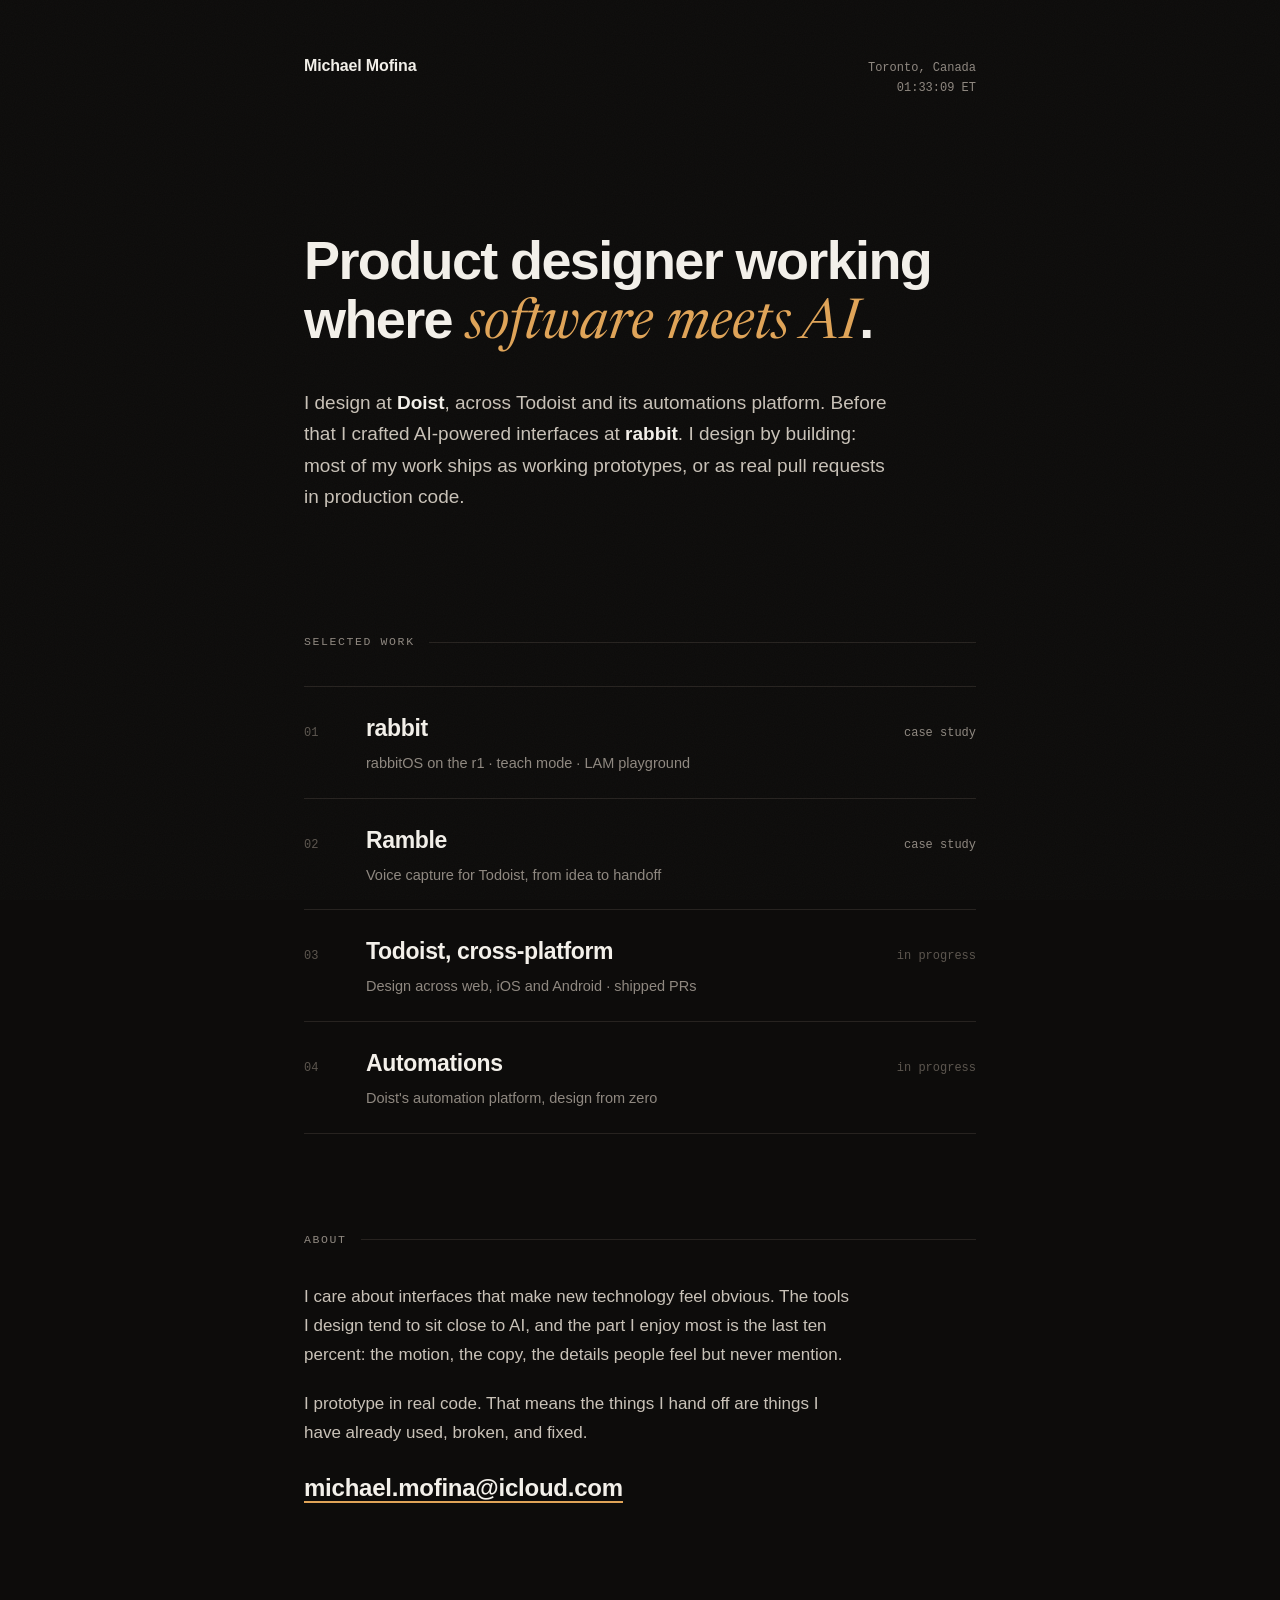
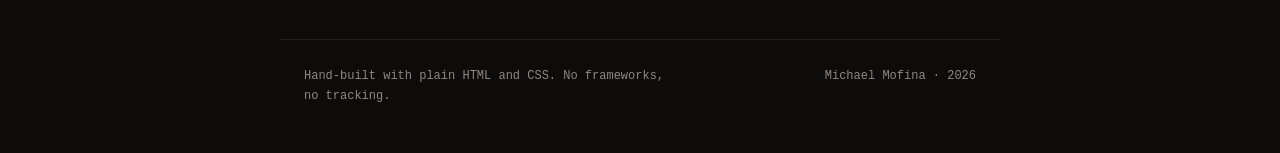
==== index.html @ 049079a2 "Initial site: warm-dark editorial homepage, rabbit case study, Ramble stub Co-Authored-By: Claude Fa" ====
<!doctype html>
<html lang="en">
<head>
<meta charset="utf-8">
<meta name="viewport" content="width=device-width, initial-scale=1">
<title>Michael Mofina · Product Designer</title>
<meta name="description" content="Michael Mofina designs AI-native software. Currently at Doist working on Todoist; previously crafting interfaces for rabbit.">
<link rel="preconnect" href="https://fonts.googleapis.com">
<link rel="preconnect" href="https://fonts.gstatic.com" crossorigin>
<link href="https://fonts.googleapis.com/css2?family=Newsreader:ital,opsz,wght@1,6..72,400;1,6..72,500&display=swap" rel="stylesheet">
<link rel="stylesheet" href="assets/css/site.css">
</head>
<body>

<div class="wrap">

  <header class="top reveal">
    <p class="name"><a href="/">Michael Mofina</a></p>
    <p class="top-meta">Toronto, Canada<br><span class="clock" id="clock"></span></p>
  </header>

  <section class="intro reveal" style="padding-top:120px">
    <h1>Product designer working where <em class="disp">software meets AI</em>.</h1>
    <p class="lede">
      I design at <b>Doist</b>, across Todoist and its automations platform.
      Before that I crafted AI-powered interfaces at <b>rabbit</b>.
      I design by building: most of my work ships as working prototypes, or as real
      pull requests in production code.
    </p>
  </section>

  <section class="reveal" aria-labelledby="work-label">
    <p class="sec-label" id="work-label">Selected work</p>
    <ol class="work">
      <li>
        <a class="work-row" href="work/rabbit.html">
          <span class="idx">01</span>
          <span class="work-title">rabbit
            <span class="work-sub">rabbitOS on the r1 · teach mode · LAM playground</span>
          </span>
          <span class="work-meta">case study</span>
        </a>
      </li>
      <li>
        <a class="work-row" href="work/ramble.html">
          <span class="idx">02</span>
          <span class="work-title">Ramble
            <span class="work-sub">Voice capture for Todoist, from idea to handoff</span>
          </span>
          <span class="work-meta">case study</span>
        </a>
      </li>
      <li>
        <div class="work-row soon">
          <span class="idx">03</span>
          <span class="work-title">Todoist, cross-platform
            <span class="work-sub">Design across web, iOS and Android · shipped PRs</span>
          </span>
          <span class="work-meta">in progress</span>
        </div>
      </li>
      <li>
        <div class="work-row soon">
          <span class="idx">04</span>
          <span class="work-title">Automations
            <span class="work-sub">Doist's automation platform, design from zero</span>
          </span>
          <span class="work-meta">in progress</span>
        </div>
      </li>
    </ol>
  </section>

  <section class="reveal" aria-labelledby="about-label">
    <p class="sec-label" id="about-label">About</p>
    <div class="prose">
      <p>
        I care about interfaces that make new technology feel obvious. The tools I
        design tend to sit close to AI, and the part I enjoy most is the last ten
        percent: the motion, the copy, the details people feel but never mention.
      </p>
      <p>
        I prototype in real code. That means the things I hand off are things I have
        already used, broken, and fixed.
      </p>
      <p class="contact"><a href="mailto:michael.mofina@icloud.com">michael.mofina@icloud.com</a></p>
    </div>
  </section>

</div>

<footer class="colophon">
  <p>Hand-built with plain HTML and CSS. No frameworks, no tracking.</p>
  <p class="sig">Michael Mofina · <span id="year"></span></p>
</footer>

<script>
  const year = document.getElementById("year");
  year.textContent = new Date().getFullYear();

  const clock = document.getElementById("clock");
  function tick(){
    clock.textContent = new Intl.DateTimeFormat("en-CA", {
      hour: "2-digit", minute: "2-digit", second: "2-digit",
      hour12: false, timeZone: "America/Toronto"
    }).format(new Date()) + " ET";
  }
  tick();
  setInterval(tick, 1000);
</script>

</body>
</html>
---- assets/css/site.css ----
/* ============================================================
   mofina-site · shared styles
   warm-dark editorial · handcrafted, no build step
   ============================================================ */

:root{
  --bg:#0d0c0b;
  --bg-raise:#141210;
  --ink:#f3f0ea;
  --body:#c9c2b8;
  --dim:#8f8880;
  --faint:#5c564f;
  --line:#272320;
  --accent:#e0a458;         /* warm ochre — ownable, not rabbit or Doist orange */
  --sans:"Helvetica Neue",-apple-system,BlinkMacSystemFont,"Segoe UI",Arial,sans-serif;
  --serif:"Newsreader",Georgia,"Times New Roman",serif;
  --mono:ui-monospace,"SF Mono",Menlo,Consolas,monospace;
}

*{box-sizing:border-box}

html{scroll-behavior:smooth}

body{
  background:var(--bg);
  color:var(--body);
  font-family:var(--sans);
  font-size:17px;
  line-height:1.7;
  -webkit-font-smoothing:antialiased;
  margin:0;
  overflow-x:clip;
  min-height:100dvh;
}

/* faint film grain so the dark ground doesn't read flat */
body::before{
  content:"";
  position:fixed;inset:0;
  pointer-events:none;
  z-index:2;
  opacity:.05;
  background-image:url("data:image/svg+xml,%3Csvg xmlns='http://www.w3.org/2000/svg' width='160' height='160'%3E%3Cfilter id='n'%3E%3CfeTurbulence type='fractalNoise' baseFrequency='0.9' numOctaves='2' stitchTiles='stitch'/%3E%3C/filter%3E%3Crect width='160' height='160' filter='url(%23n)' opacity='0.55'/%3E%3C/svg%3E");
}

.wrap{max-width:720px;margin:0 auto;padding:0 24px}

a{color:var(--ink);text-decoration:none;border-bottom:1px solid var(--faint);transition:border-color .18s ease}
a:hover{border-bottom-color:var(--accent)}
a:focus-visible,button:focus-visible{outline:2px solid var(--accent);outline-offset:3px;border-radius:1px}
::selection{background:var(--accent);color:#0d0c0b}

em.disp{
  font-family:var(--serif);
  font-style:italic;
  font-weight:400;
  letter-spacing:0;
}

/* ---------- header ---------- */
header.top{
  display:flex;justify-content:space-between;align-items:baseline;gap:16px;
  padding-top:36px;
}
.name{font-weight:600;font-size:16px;color:var(--ink);letter-spacing:-.01em}
.name a{border-bottom:none}
.top-meta{font-family:var(--mono);font-size:12px;color:var(--dim);text-align:right}
.top-meta .clock{font-variant-numeric:tabular-nums}

/* ---------- intro ---------- */
.intro{padding:120px 0 24px}
h1{
  font-size:clamp(34px,5.2vw,54px);
  line-height:1.1;letter-spacing:-.03em;font-weight:700;
  color:var(--ink);margin:0 0 30px;max-width:22ch;text-wrap:balance;
}
h1 em.disp{font-size:1.04em;color:var(--accent)}
.lede{font-size:19px;line-height:1.65;color:var(--body);margin:0;max-width:56ch}
.lede b{color:var(--ink);font-weight:600}

/* ---------- sections ---------- */
section{padding:96px 0 0}
.sec-label{
  font-family:var(--mono);font-size:11.5px;letter-spacing:.14em;text-transform:uppercase;
  color:var(--dim);margin:0 0 34px;
  display:flex;align-items:center;gap:14px;
}
.sec-label::after{content:"";height:1px;flex:1;background:var(--line)}

/* ---------- work index ---------- */
ol.work{list-style:none;margin:0;padding:0}
ol.work li{border-top:1px solid var(--line)}
ol.work li:last-child{border-bottom:1px solid var(--line)}

.work-row{
  display:grid;
  grid-template-columns:44px 1fr auto;
  align-items:baseline;gap:18px;
  padding:22px 0;
  border-bottom:none;
  transition:padding-left .22s cubic-bezier(.2,.7,.2,1);
}
a.work-row:hover{padding-left:10px}
a.work-row:hover .work-title{color:var(--accent)}
.work-row .idx{
  font-family:var(--mono);font-size:12px;color:var(--faint);
  font-variant-numeric:tabular-nums;
}
.work-title{
  font-size:clamp(19px,2.6vw,23px);font-weight:600;letter-spacing:-.015em;
  color:var(--ink);transition:color .18s ease;
}
.work-sub{display:block;font-size:14.5px;color:var(--dim);font-weight:400;letter-spacing:0;margin-top:3px}
.work-meta{
  font-family:var(--mono);font-size:12px;color:var(--dim);white-space:nowrap;
}
.work-row.soon{cursor:default}
.work-row.soon .work-meta{color:var(--faint)}

/* ---------- about / now ---------- */
.prose p{margin:0 0 20px;max-width:58ch}
.prose b{color:var(--ink);font-weight:600}

/* ---------- contact ---------- */
.contact{margin:52px 0 0}
.contact a{
  font-size:clamp(19px,2.6vw,24px);font-weight:600;letter-spacing:-.01em;color:var(--ink);
  border-bottom:2px solid var(--accent);
}

/* ---------- footer ---------- */
footer.colophon{
  margin:130px auto 0;padding:26px 24px 48px;border-top:1px solid var(--line);
  max-width:720px;
  display:flex;justify-content:space-between;gap:24px;flex-wrap:wrap;
}
footer.colophon p{font-family:var(--mono);font-size:12px;line-height:1.7;color:var(--dim);margin:0;max-width:52ch}
footer.colophon .sig{text-align:right;white-space:nowrap}

/* ---------- entrance ---------- */
.reveal{opacity:0;transform:translateY(14px);animation:rise .7s cubic-bezier(.2,.7,.2,1) forwards}
.reveal:nth-child(1){animation-delay:.05s}
.reveal:nth-child(2){animation-delay:.15s}
.reveal:nth-child(3){animation-delay:.25s}
.reveal:nth-child(4){animation-delay:.35s}
@keyframes rise{to{opacity:1;transform:none}}

@media (prefers-reduced-motion:reduce){
  html{scroll-behavior:auto}
  .reveal{animation:none;opacity:1;transform:none}
  .work-row,a{transition:none}
}

@media (max-width:560px){
  .intro{padding-top:88px}
  .work-row{grid-template-columns:34px 1fr;gap:14px}
  .work-meta{grid-column:2;margin-top:6px}
}
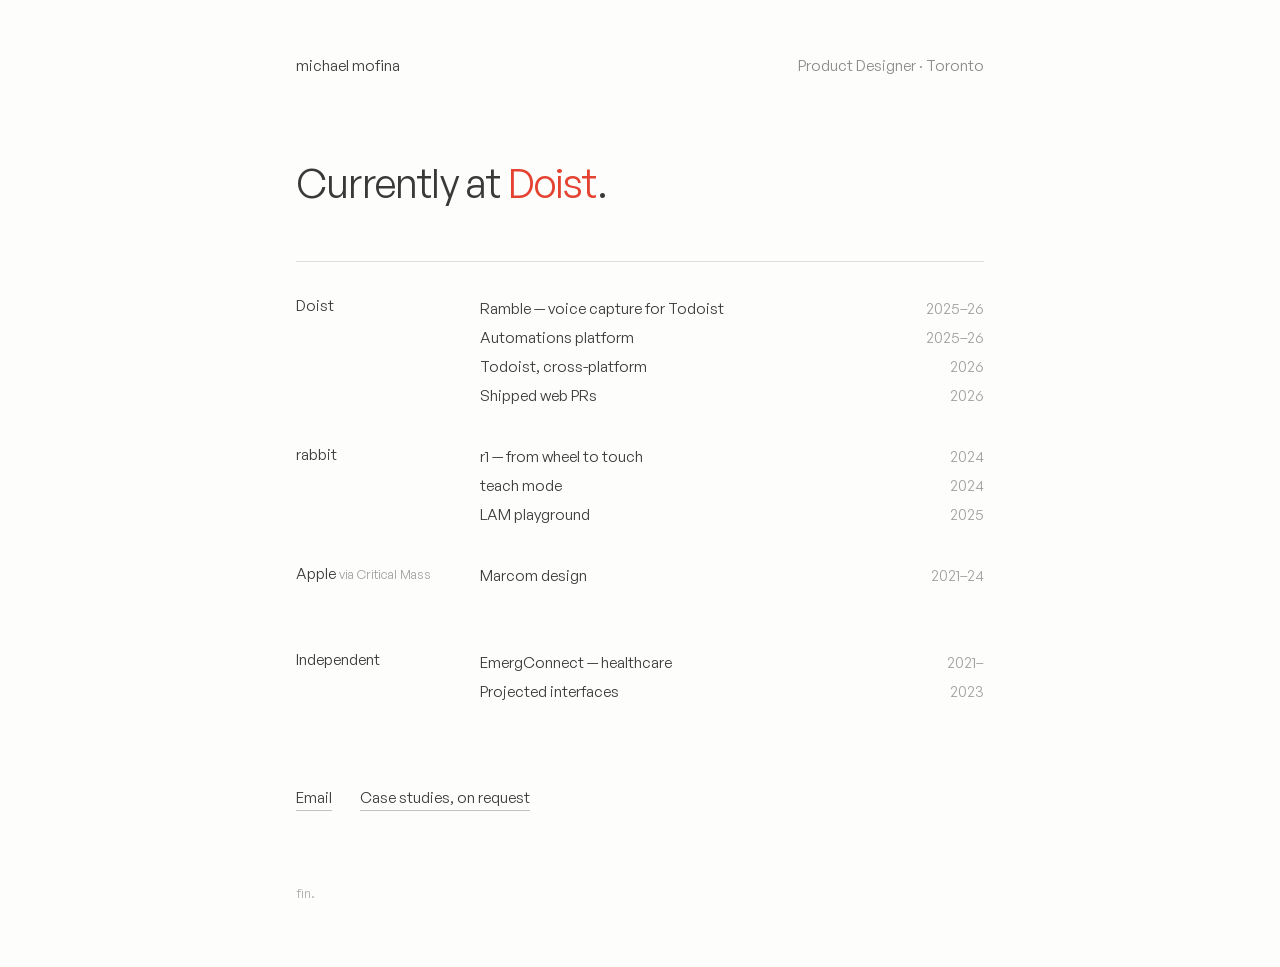
==== commit 049f8bc0: "v2: one-page light rebuild from portfolio research One file, one typeface (General Sans 400, self-ho" ====
--- a/index.html
+++ b/index.html
@@ -3,111 +3,213 @@
 <head>
 <meta charset="utf-8">
 <meta name="viewport" content="width=device-width, initial-scale=1">
-<title>Michael Mofina · Product Designer</title>
-<meta name="description" content="Michael Mofina designs AI-native software. Currently at Doist working on Todoist; previously crafting interfaces for rabbit.">
-<link rel="preconnect" href="https://fonts.googleapis.com">
-<link rel="preconnect" href="https://fonts.gstatic.com" crossorigin>
-<link href="https://fonts.googleapis.com/css2?family=Newsreader:ital,opsz,wght@1,6..72,400;1,6..72,500&display=swap" rel="stylesheet">
-<link rel="stylesheet" href="assets/css/site.css">
+<title>Michael Mofina — Product Designer</title>
+<meta name="description" content="Michael Mofina is a product designer at Doist, previously rabbit and Apple. Based in Toronto.">
+<meta property="og:title" content="Michael Mofina — Product Designer">
+<meta property="og:description" content="Product designer at Doist, previously rabbit and Apple. Based in Toronto.">
+<meta property="og:url" content="https://michaelmofina.com">
+<link rel="icon" href='data:image/svg+xml,<svg xmlns="http://www.w3.org/2000/svg" viewBox="0 0 64 64"><rect width="64" height="64" fill="%23fdfdfb"/><text x="32" y="44" font-family="Helvetica,Arial,sans-serif" font-size="34" text-anchor="middle" fill="%23161616">mm</text></svg>'>
+<script type="application/ld+json">
+{
+  "@context": "https://schema.org",
+  "@type": "Person",
+  "name": "Michael Mofina",
+  "jobTitle": "Product Designer",
+  "worksFor": { "@type": "Organization", "name": "Doist" },
+  "address": { "@type": "PostalAddress", "addressLocality": "Toronto", "addressCountry": "CA" },
+  "url": "https://michaelmofina.com",
+  "email": "mailto:info@michaelmofina.com"
+}
+</script>
+<style>
+  @font-face{
+    font-family:"General Sans";
+    src:url("assets/fonts/GeneralSans-Regular.woff2") format("woff2");
+    font-weight:400;
+    font-style:normal;
+    font-display:swap;
+  }
+
+  :root{
+    --paper:#fdfdfb;
+    --ink:22,22,22;                 /* rgb triple — all grays are alpha-composited ink */
+    --doist:#e44332;                /* the one accent at rest: current employer */
+    --t-doist:#e44332;              /* hover tints: career as a color system */
+    --t-rabbit:#ff4d06;
+    --t-apple:#6e6e73;
+    --t-indie:#197a7a;
+  }
+
+  *{box-sizing:border-box}
+  html,body{margin:0}
+  body{
+    background:var(--paper);
+    color:rgba(var(--ink),.85);
+    font-family:"General Sans",-apple-system,BlinkMacSystemFont,"Segoe UI",sans-serif;
+    font-size:.95rem;
+    font-weight:400;
+    line-height:1.6;
+    letter-spacing:0;
+    -webkit-font-smoothing:antialiased;
+  }
+  ::selection{background:rgba(var(--ink),.85);color:var(--paper)}
+
+  a{color:inherit;text-decoration:none;border-bottom:1px solid rgba(var(--ink),.25);transition:border-color .2s ease,color .2s ease}
+  a:hover{border-bottom-color:rgba(var(--ink),.85)}
+  a:focus-visible{outline:2px solid rgba(var(--ink),.85);outline-offset:3px;border-radius:1px}
+
+  .page{
+    max-width:46rem;
+    margin:0 auto;
+    padding:clamp(2rem,6vh,5rem) 1.5rem 4rem;
+    min-height:100svh;
+    display:flex;
+    flex-direction:column;
+    justify-content:center;
+  }
+
+  /* ---------- header ---------- */
+  .top{display:flex;justify-content:space-between;align-items:baseline;gap:1rem}
+  .who{margin:0;position:relative}
+  .name{color:rgba(var(--ink),.85)}
+  .name .mofi{border-bottom:1px dashed transparent;transition:border-color .25s ease}
+  .who:hover .mofi{border-bottom-color:rgba(var(--ink),.55)}
+  .gloss{
+    position:absolute;left:0;top:100%;margin-top:.35rem;
+    font-size:.8rem;color:rgba(var(--ink),.45);white-space:nowrap;
+    opacity:0;transform:translateY(-2px);
+    transition:opacity .25s ease,transform .25s ease;
+    pointer-events:none;
+  }
+  .who:hover .gloss{opacity:1;transform:none}
+  .role{margin:0;color:rgba(var(--ink),.5)}
+
+  /* ---------- the one big line ---------- */
+  .lede{
+    font-size:clamp(1.6rem,3.6vw,2.5rem);
+    line-height:1.2;
+    letter-spacing:-.02em;
+    font-weight:400;
+    margin:clamp(3rem,9vh,5.5rem) 0 0;
+  }
+  .lede a{color:var(--doist);border-bottom:1px solid transparent}
+  .lede a:hover{border-bottom-color:var(--doist)}
+
+  hr{
+    border:0;border-top:1px solid rgba(var(--ink),.12);
+    margin:clamp(2rem,6vh,3.5rem) 0 0;
+  }
+
+  /* ---------- work index ---------- */
+  .work{list-style:none;margin:1rem 0 0;padding:0}
+  .work>li{
+    display:grid;
+    grid-template-columns:10rem 1fr;
+    gap:1.5rem;
+    padding:1rem 0;
+    transition:opacity .2s ease;
+  }
+  .work:hover>li{opacity:.45}
+  .work:hover>li:hover{opacity:1}
+  .org{color:rgba(var(--ink),.85);transition:color .2s ease}
+  .work>li:hover .org{color:var(--tint,rgba(var(--ink),.85))}
+  .via{color:rgba(var(--ink),.4);font-size:.8rem}
+  .items{list-style:none;margin:0;padding:0}
+  .items li{
+    display:flex;justify-content:space-between;align-items:baseline;gap:1rem;
+    padding:.15rem 0;
+  }
+  .yr{color:rgba(var(--ink),.4);font-variant-numeric:tabular-nums;white-space:nowrap}
+
+  .joke{
+    display:block;font-size:.8rem;color:rgba(var(--ink),.4);
+    opacity:0;transition:opacity .3s ease .1s;
+  }
+  .work>li:hover .joke{opacity:1;color:var(--tint)}
+
+  /* ---------- dock ---------- */
+  .dock{margin:clamp(2.5rem,7vh,4rem) 0 0;display:flex;gap:1.75rem}
+
+  footer{margin-top:clamp(3rem,8vh,5rem)}
+  .fin{margin:0;font-size:.8rem;color:rgba(var(--ink),.35)}
+
+  /* ---------- entrance ---------- */
+  .up{opacity:0;transform:translateY(10px);animation:up .55s ease-out both;animation-delay:calc(var(--i,0)*70ms)}
+  @keyframes up{to{opacity:1;transform:none}}
+
+  @media (prefers-reduced-motion:reduce){
+    .up{animation:none;opacity:1;transform:none}
+    *{transition:none!important}
+  }
+
+  @media (max-width:640px){
+    .top{flex-direction:column;gap:.1rem}
+    .gloss{display:none}
+    .work>li{grid-template-columns:1fr;gap:.25rem}
+    .org{font-size:.8rem;color:rgba(var(--ink),.5)}
+  }
+</style>
 </head>
 <body>
 
-<div class="wrap">
-
-  <header class="top reveal">
-    <p class="name"><a href="/">Michael Mofina</a></p>
-    <p class="top-meta">Toronto, Canada<br><span class="clock" id="clock"></span></p>
+<div class="page">
+
+  <header class="top up" style="--i:0">
+    <p class="who">
+      <span class="name">michael <span class="surname"><span class="mofi">mofi</span>na</span></span>
+      <span class="gloss" aria-hidden="true">mo·fi — one step past hi·fi</span>
+    </p>
+    <p class="role">Product Designer · Toronto</p>
   </header>
 
-  <section class="intro reveal" style="padding-top:120px">
-    <h1>Product designer working where <em class="disp">software meets AI</em>.</h1>
-    <p class="lede">
-      I design at <b>Doist</b>, across Todoist and its automations platform.
-      Before that I crafted AI-powered interfaces at <b>rabbit</b>.
-      I design by building: most of my work ships as working prototypes, or as real
-      pull requests in production code.
-    </p>
-  </section>
-
-  <section class="reveal" aria-labelledby="work-label">
-    <p class="sec-label" id="work-label">Selected work</p>
-    <ol class="work">
-      <li>
-        <a class="work-row" href="work/rabbit.html">
-          <span class="idx">01</span>
-          <span class="work-title">rabbit
-            <span class="work-sub">rabbitOS on the r1 · teach mode · LAM playground</span>
-          </span>
-          <span class="work-meta">case study</span>
-        </a>
-      </li>
-      <li>
-        <a class="work-row" href="work/ramble.html">
-          <span class="idx">02</span>
-          <span class="work-title">Ramble
-            <span class="work-sub">Voice capture for Todoist, from idea to handoff</span>
-          </span>
-          <span class="work-meta">case study</span>
-        </a>
-      </li>
-      <li>
-        <div class="work-row soon">
-          <span class="idx">03</span>
-          <span class="work-title">Todoist, cross-platform
-            <span class="work-sub">Design across web, iOS and Android · shipped PRs</span>
-          </span>
-          <span class="work-meta">in progress</span>
-        </div>
-      </li>
-      <li>
-        <div class="work-row soon">
-          <span class="idx">04</span>
-          <span class="work-title">Automations
-            <span class="work-sub">Doist's automation platform, design from zero</span>
-          </span>
-          <span class="work-meta">in progress</span>
-        </div>
-      </li>
-    </ol>
-  </section>
-
-  <section class="reveal" aria-labelledby="about-label">
-    <p class="sec-label" id="about-label">About</p>
-    <div class="prose">
-      <p>
-        I care about interfaces that make new technology feel obvious. The tools I
-        design tend to sit close to AI, and the part I enjoy most is the last ten
-        percent: the motion, the copy, the details people feel but never mention.
-      </p>
-      <p>
-        I prototype in real code. That means the things I hand off are things I have
-        already used, broken, and fixed.
-      </p>
-      <p class="contact"><a href="mailto:michael.mofina@icloud.com">michael.mofina@icloud.com</a></p>
-    </div>
-  </section>
+  <h1 class="lede up" style="--i:1">Currently at <a href="https://doist.com">Doist</a>.</h1>
+
+  <hr class="up" style="--i:2">
+
+  <ul class="work up" style="--i:3">
+    <li style="--tint:var(--t-doist)">
+      <span class="org">Doist</span>
+      <ul class="items">
+        <li><span>Ramble — voice capture for Todoist</span><span class="yr">2025–26</span></li>
+        <li><span>Automations platform</span><span class="yr">2025–26</span></li>
+        <li><span>Todoist, cross-platform</span><span class="yr">2026</span></li>
+        <li><span>Shipped web PRs</span><span class="yr">2026</span></li>
+      </ul>
+    </li>
+    <li style="--tint:var(--t-rabbit)">
+      <span class="org">rabbit</span>
+      <ul class="items">
+        <li><span>r1 — from wheel to touch</span><span class="yr">2024</span></li>
+        <li><span>teach mode</span><span class="yr">2024</span></li>
+        <li><span>LAM playground</span><span class="yr">2025</span></li>
+      </ul>
+    </li>
+    <li style="--tint:var(--t-apple)">
+      <span class="org">Apple <span class="via">via Critical Mass</span></span>
+      <ul class="items">
+        <li><span>Marcom design</span><span class="yr">2021–24</span></li>
+        <li><span class="joke" aria-hidden="true">Really good designs. Trust me.</span></li>
+      </ul>
+    </li>
+    <li style="--tint:var(--t-indie)">
+      <span class="org">Independent</span>
+      <ul class="items">
+        <li><span>EmergConnect — healthcare</span><span class="yr">2021–</span></li>
+        <li><span>Projected interfaces</span><span class="yr">2023</span></li>
+      </ul>
+    </li>
+  </ul>
+
+  <p class="dock up" style="--i:4">
+    <a href="mailto:info@michaelmofina.com">Email</a>
+    <a href="mailto:info@michaelmofina.com?subject=Case%20studies">Case studies, on request</a>
+  </p>
+
+  <footer class="up" style="--i:5">
+    <p class="fin">fin.</p>
+  </footer>
 
 </div>
-
-<footer class="colophon">
-  <p>Hand-built with plain HTML and CSS. No frameworks, no tracking.</p>
-  <p class="sig">Michael Mofina · <span id="year"></span></p>
-</footer>
-
-<script>
-  const year = document.getElementById("year");
-  year.textContent = new Date().getFullYear();
-
-  const clock = document.getElementById("clock");
-  function tick(){
-    clock.textContent = new Intl.DateTimeFormat("en-CA", {
-      hour: "2-digit", minute: "2-digit", second: "2-digit",
-      hour12: false, timeZone: "America/Toronto"
-    }).format(new Date()) + " ET";
-  }
-  tick();
-  setInterval(tick, 1000);
-</script>
 
 </body>
 </html>
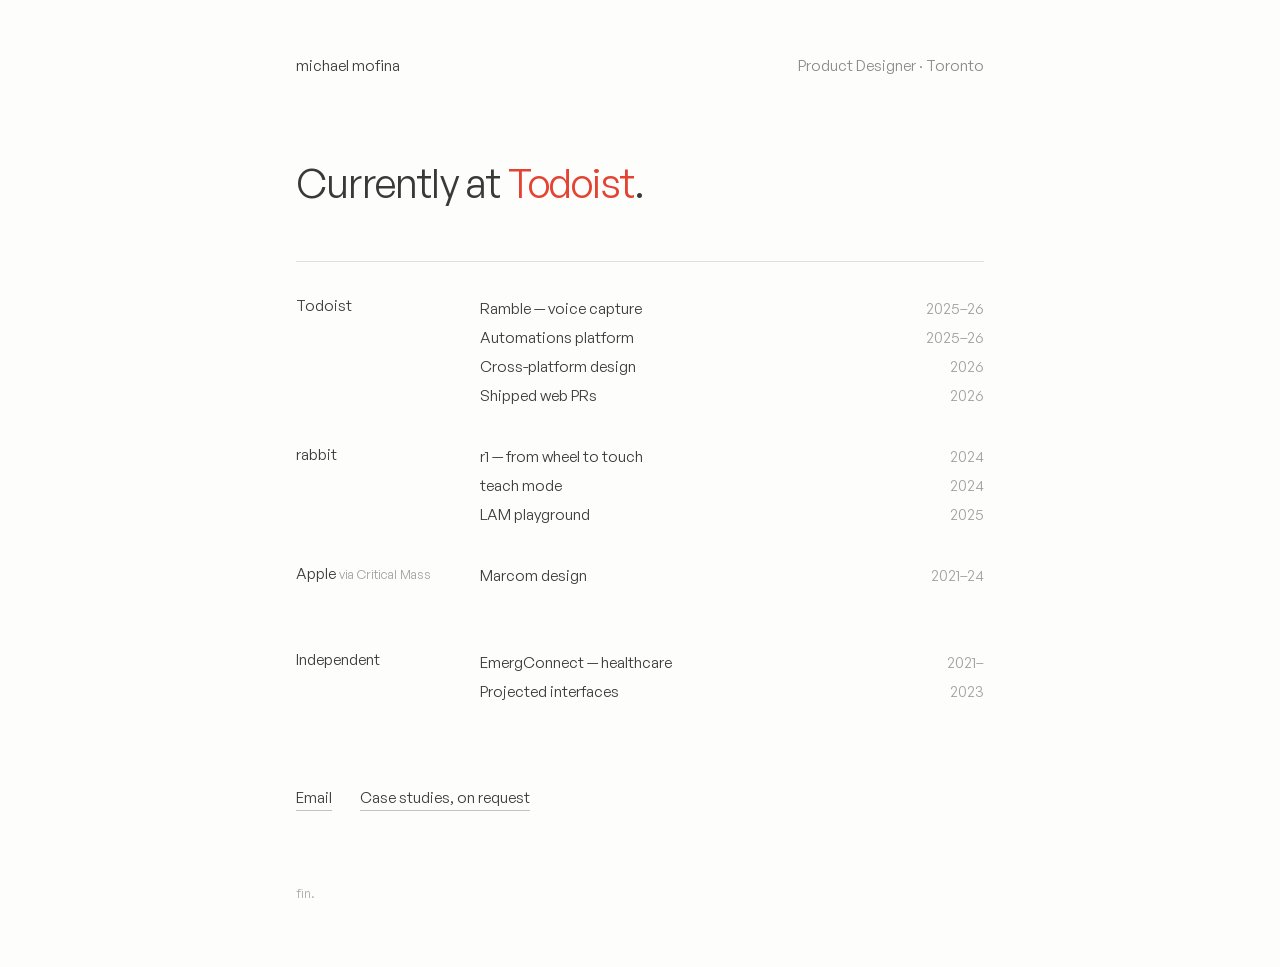
==== commit 86cc77e1: "Rename Doist to Todoist across copy and metadata Co-Authored-By: Claude Fable 5 <noreply@anthropic.c" ====
--- a/index.html
+++ b/index.html
@@ -4,9 +4,9 @@
 <meta charset="utf-8">
 <meta name="viewport" content="width=device-width, initial-scale=1">
 <title>Michael Mofina — Product Designer</title>
-<meta name="description" content="Michael Mofina is a product designer at Doist, previously rabbit and Apple. Based in Toronto.">
+<meta name="description" content="Michael Mofina is a product designer at Todoist, previously rabbit and Apple. Based in Toronto.">
 <meta property="og:title" content="Michael Mofina — Product Designer">
-<meta property="og:description" content="Product designer at Doist, previously rabbit and Apple. Based in Toronto.">
+<meta property="og:description" content="Product designer at Todoist, previously rabbit and Apple. Based in Toronto.">
 <meta property="og:url" content="https://michaelmofina.com">
 <link rel="icon" href='data:image/svg+xml,<svg xmlns="http://www.w3.org/2000/svg" viewBox="0 0 64 64"><rect width="64" height="64" fill="%23fdfdfb"/><text x="32" y="44" font-family="Helvetica,Arial,sans-serif" font-size="34" text-anchor="middle" fill="%23161616">mm</text></svg>'>
 <script type="application/ld+json">
@@ -15,7 +15,7 @@
   "@type": "Person",
   "name": "Michael Mofina",
   "jobTitle": "Product Designer",
-  "worksFor": { "@type": "Organization", "name": "Doist" },
+  "worksFor": { "@type": "Organization", "name": "Todoist" },
   "address": { "@type": "PostalAddress", "addressLocality": "Toronto", "addressCountry": "CA" },
   "url": "https://michaelmofina.com",
   "email": "mailto:info@michaelmofina.com"
@@ -162,17 +162,17 @@
     <p class="role">Product Designer · Toronto</p>
   </header>
 
-  <h1 class="lede up" style="--i:1">Currently at <a href="https://doist.com">Doist</a>.</h1>
+  <h1 class="lede up" style="--i:1">Currently at <a href="https://todoist.com">Todoist</a>.</h1>
 
   <hr class="up" style="--i:2">
 
   <ul class="work up" style="--i:3">
     <li style="--tint:var(--t-doist)">
-      <span class="org">Doist</span>
-      <ul class="items">
-        <li><span>Ramble — voice capture for Todoist</span><span class="yr">2025–26</span></li>
+      <span class="org">Todoist</span>
+      <ul class="items">
+        <li><span>Ramble — voice capture</span><span class="yr">2025–26</span></li>
         <li><span>Automations platform</span><span class="yr">2025–26</span></li>
-        <li><span>Todoist, cross-platform</span><span class="yr">2026</span></li>
+        <li><span>Cross-platform design</span><span class="yr">2026</span></li>
         <li><span>Shipped web PRs</span><span class="yr">2026</span></li>
       </ul>
     </li>
